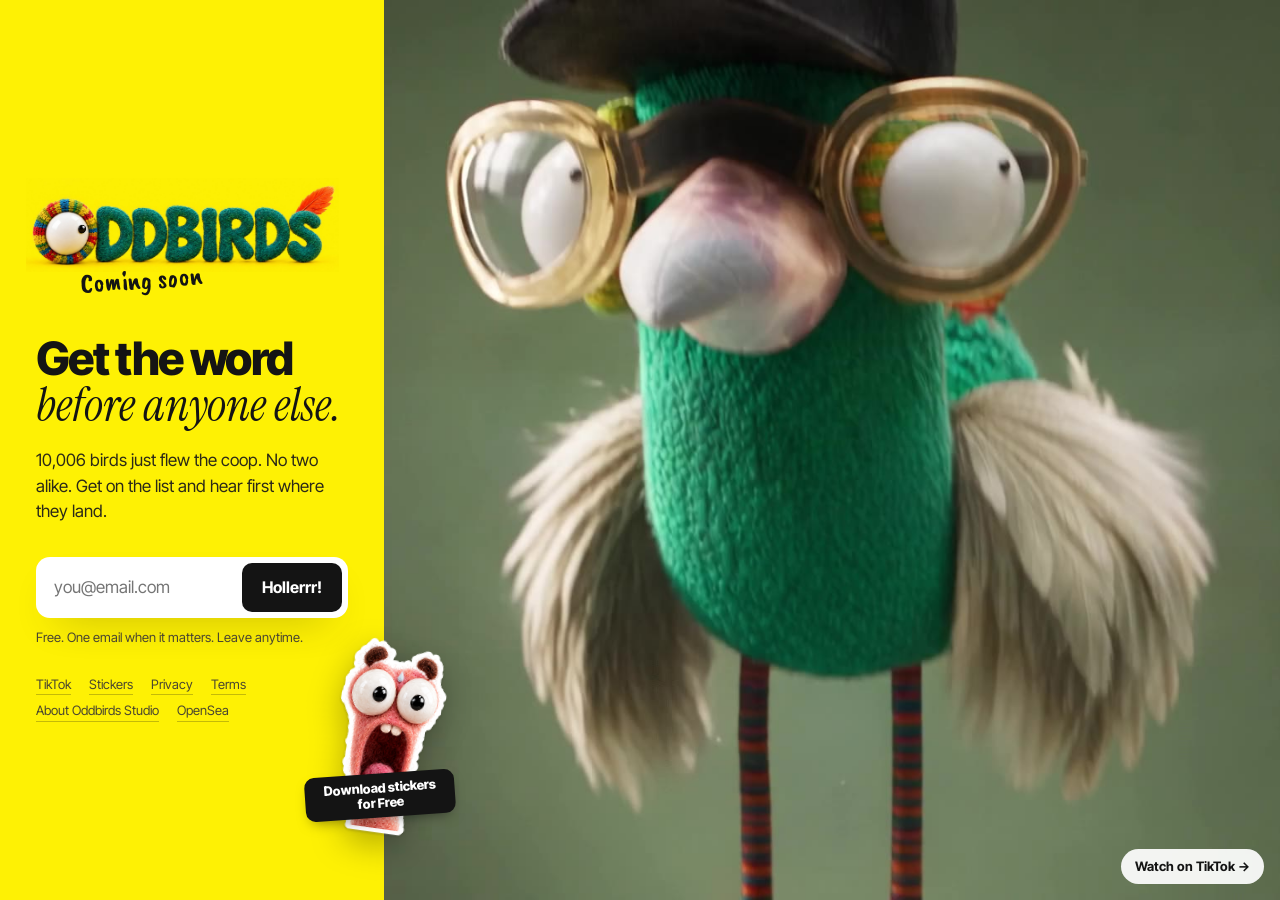
==== index.html @ c556ef92 "Phones: Watch on TikTok at the top of the film, the sticker on the right Co-Authored-By: Claude Opus" ====
<!doctype html>
<html lang="en">
<head>
<meta charset="utf-8">
<meta name="viewport" content="width=device-width,initial-scale=1,viewport-fit=cover">
<title>Oddbirds: get the word first</title>
<meta name="description" content="10,006 birds just flew the coop. No two alike. Get on the list.">
<meta property="og:title" content="Oddbirds: get the word first">
<meta property="og:description" content="10,006 birds just flew the coop. No two alike. Get on the list.">
<meta property="og:image" content="https://oddbirdstheshow.github.io/img/og.jpg">
<meta property="og:type" content="website">
<meta name="twitter:card" content="summary_large_image">
<meta name="theme-color" content="#FEF104">
<link rel="icon" href="icon.png">
<link rel="preconnect" href="https://fonts.googleapis.com">
<link rel="preconnect" href="https://fonts.gstatic.com" crossorigin>
<link href="https://fonts.googleapis.com/css2?family=Caveat+Brush&family=Instrument+Serif:ital@0;1&family=Inter+Tight:wght@400;500;700;800&display=swap" rel="stylesheet">
<style>
:root{
  --yellow:#FEF104;   /* matches the felt logo's backdrop */
  --ink:#141414;
  --teal:#1D6B61;
  --mute:#4a4630;
  --sans:"Inter Tight",system-ui,-apple-system,"Segoe UI",Roboto,sans-serif;
  --serif:"Instrument Serif",Georgia,serif;
  --hand:"Caveat Brush","Comic Sans MS",cursive;
}
*{box-sizing:border-box}
html,body{height:100%}
body{margin:0;background:var(--yellow);color:var(--ink);font:16px/1.5 var(--sans);-webkit-font-smoothing:antialiased}
img,video{display:block;max-width:100%}
a{color:inherit}
em{font-family:var(--serif);font-style:italic;font-weight:400;letter-spacing:0}

/* One screen: a narrow signup column on the left, the landscape film filling the rest.
   The column has a capped width, so a wider browser shows more of the film. */
.screen{height:100vh;height:100svh;display:grid;grid-template-columns:clamp(340px,30vw,440px) minmax(0,1fr)}
@media (min-height:540px){body{overflow:hidden}}

.panel{display:flex;flex-direction:column;justify-content:center;padding:clamp(24px,4vh,48px) clamp(24px,2.8vw,44px);position:relative;z-index:2}

/* A sticker slapped on the seam between the yellow and the film, linking to the stickers page */
.sticker{position:absolute;right:calc(-1 * clamp(52px,4.6vw,78px));bottom:clamp(18px,7vh,72px);width:clamp(96px,8.6vw,132px);text-decoration:none;transform:rotate(8deg);transition:transform .2s ease}
.sticker img{width:100%;height:auto;filter:drop-shadow(0 12px 16px rgba(0,0,0,.28))}
.sticker span{position:absolute;left:50%;bottom:10%;transform:translateX(-50%) rotate(-12deg);background:var(--ink);color:#fff;font-weight:800;font-size:13px;line-height:1.15;padding:7px 10px;border-radius:10px;text-align:center;width:max-content;max-width:150px;box-shadow:0 6px 14px -6px rgba(0,0,0,.5)}
.sticker:hover,.sticker:focus-visible{transform:rotate(2deg) scale(1.06)}
.inner{width:100%;margin:auto 0}
.logo{width:100%;height:auto;margin-left:-3%}
.soon{font-family:var(--hand);font-size:clamp(22px,3.2vh,30px);transform:rotate(-4deg);transform-origin:left;margin:-2px 0 clamp(18px,4vh,40px) 14%;line-height:1}
h1{font-size:clamp(32px,min(5.6vh,3.6vw),52px);font-weight:800;letter-spacing:-.035em;line-height:1;margin:0}
.sub{font-size:clamp(15px,1.9vh,17px);margin:clamp(12px,2.2vh,20px) 0 clamp(20px,3.6vh,32px);max-width:30em;color:#2b2918}

form{position:relative}
.field{display:flex;gap:8px;background:#fff;border-radius:14px;padding:6px;box-shadow:0 18px 40px -22px rgba(60,50,0,.45)}
.field input[type=email]{flex:1;min-width:0;font:inherit;font-size:17px;padding:12px 12px;border:0;background:transparent;color:var(--ink)}
.field input[type=email]:focus{outline:none}
.field:focus-within{box-shadow:0 0 0 2px var(--ink),0 18px 40px -22px rgba(60,50,0,.45)}
button{font:inherit;font-weight:700;font-size:16px;border:0;border-radius:10px;padding:12px 20px;background:var(--ink);color:#fff;cursor:pointer;white-space:nowrap;transition:background .12s ease}
button:hover{background:#000}
button:disabled{opacity:.6;cursor:wait}
.fine{font-size:13px;color:var(--mute);margin:10px 0 0}
.msg{display:none;margin-top:12px;font-size:15px;font-weight:500}
.msg.ok{display:block;color:var(--teal)}
.msg.err{display:block;color:#a33a10}
.done .field,.done .fine{display:none}
.done .msg.ok{font-size:clamp(18px,2.4vh,22px);margin-top:0;background:#fff;border-radius:14px;padding:16px 18px}
.hp{position:absolute;left:-9999px;width:1px;height:1px;overflow:hidden}

.links{display:flex;flex-wrap:wrap;gap:6px 18px;font-size:13px;color:var(--mute);margin-top:clamp(16px,3vh,28px)}
.links a{text-decoration:none;border-bottom:1px solid rgba(20,20,20,.25)}
.links a:hover{border-color:var(--ink)}
.minted{font-variant-numeric:tabular-nums;opacity:.7}

.film{position:relative;background:#2c3328;overflow:hidden}
.film video{width:100%;height:100%;object-fit:cover}
.film .watch{position:absolute;right:16px;bottom:16px;background:rgba(255,255,255,.92);color:var(--ink);text-decoration:none;font-size:13px;font-weight:700;padding:8px 14px;border-radius:999px}

/* Phones and narrow screens: film on top, panel below, still one screen */
@media (max-width:820px){
  .screen{grid-template-columns:minmax(0,1fr);grid-template-rows:minmax(0,1fr) auto}
  .film{order:-1}
  .panel{padding:18px 20px calc(16px + env(safe-area-inset-bottom))}
  .inner{margin:0;max-width:460px}
  .logo{width:min(250px,68%)}
  .soon{font-size:22px;margin:-4px 0 12px 12%}
  h1{font-size:clamp(30px,8.6vw,40px)}
  .sub{font-size:15px;margin:8px 0 14px}
  .field input[type=email]{font-size:16px;padding:10px}
  button{padding:10px 16px;font-size:15px}
  .fine{display:none}
  .links{margin-top:12px;font-size:12px}
  .film .watch{right:12px;bottom:auto;top:calc(12px + env(safe-area-inset-top));font-size:12px;padding:6px 12px}
  .sticker{right:14px;left:auto;bottom:auto;top:-118px;width:76px;transform:rotate(8deg)}
  .sticker span{font-size:11px;padding:5px 8px;max-width:120px;left:auto;right:calc(100% + 2px);bottom:38%;transform:rotate(-6deg)}
}
@media (max-width:820px) and (max-height:700px){
  .soon{display:none}
  .logo{margin-bottom:10px}
  .sub{display:none}
  h1{margin-bottom:12px}
}
@media (prefers-reduced-motion:reduce){button,.sticker{transition:none}}
</style>
</head>
<body>
<main class="screen">
  <section class="panel">
    <div class="inner">
      <img class="logo" src="img/logo-felt.jpg" alt="Oddbirds" width="1400" height="422">
      <p class="soon" aria-hidden="true">Coming soon</p>

      <h1>Get the word <em>before anyone else.</em></h1>
      <p class="sub">10,006 birds just flew the coop. No two alike. Get on the list and hear first where they land.</p>

      <form class="waitlist" novalidate>
        <label class="hp" aria-hidden="true">Leave this empty <input type="text" name="website" tabindex="-1" autocomplete="off"></label>
        <div class="field">
          <input type="email" name="email_address" placeholder="you@email.com" autocomplete="email" required aria-label="Email address">
          <button type="submit">Hollerrr!</button>
        </div>
        <p class="fine">Free. One email when it matters. Leave anytime.</p>
        <div class="msg" role="status" aria-live="polite"></div>
      </form>

      <nav class="links" aria-label="More">
        <a href="https://www.tiktok.com/@oddbirds_theshow">TikTok</a>
        <a href="stickers/">Stickers</a>
        <a href="privacy.html">Privacy</a>
        <a href="terms.html">Terms</a>
        <a href="terms.html" title="Oddbirds Studio is our internal tool for sending our own films to our own TikTok drafts. It isn't offered to other users.">About Oddbirds Studio</a>
        <a href="https://opensea.io/collection/oddbirds">OpenSea</a>
        <span class="minted" id="minted" hidden></span>
      </nav>
    </div>
    <a class="sticker" href="stickers/"><img src="img/sticker-norm.png" alt="" width="211" height="380"><span>Download stickers for Free</span></a>
  </section>

  <section class="film" aria-label="Cuckoo Clock Bird, the first Oddbirds film">
    <video poster="img/cuckoo-clock-poster-1080.jpg" autoplay muted loop playsinline preload="auto" aria-label="A felt bird in goggles bursts out of a cuckoo clock and lands on a yarn tree">
      <source src="img/cuckoo-clock-tall.mp4" type="video/mp4" media="(max-width: 820px)">
      <source src="img/cuckoo-clock-1080.mp4" type="video/mp4">
    </video>
    <a class="watch" href="https://www.tiktok.com/@oddbirds_theshow">Watch on TikTok →</a>
  </section>
</main>

<script>
// Tiny "minted / total" in the footer. count.json is refreshed from the contract every
// 30 minutes by the "Update mint count" workflow; nothing shows if it can't load.
fetch("https://raw.githubusercontent.com/oddbirdstheshow/oddbirdstheshow.github.io/data/count.json", { cache: "no-store" })
  .then(r => r.ok ? r.json() : null)
  .then(d => {
    if (!d || !Number.isFinite(d.minted) || !Number.isFinite(d.supply)) return;
    const el = document.getElementById("minted");
    el.textContent = `${d.minted.toLocaleString("en-US")} / ${d.supply.toLocaleString("en-US")}`;
    el.hidden = false;
  })
  .catch(() => {});

// Phones play the tall cut, so give them the tall poster too.
if (matchMedia("(max-width: 820px)").matches) document.querySelector(".film video").poster = "img/cuckoo-clock-tall-poster.jpg";

/*
  Waitlist hookup: the Oddbirds Kit account (separate from Blacksmith).
  KIT_FORM_ID is the number in the Kit form's URL (app.kit.com/forms/<number>/...).
  It's public by design; the Kit API key is not and never goes here.
*/
const KIT_FORM_ID = "10149386";
const WAITLIST_ENDPOINT = KIT_FORM_ID ? `https://app.kit.com/forms/${KIT_FORM_ID}/subscriptions` : "";

document.querySelectorAll("form.waitlist").forEach(form => {
  const msg = form.querySelector(".msg");
  const btn = form.querySelector("button");
  const label = btn.textContent;
  const show = (text, ok) => { msg.textContent = text; msg.className = "msg " + (ok ? "ok" : "err"); };

  form.addEventListener("submit", async e => {
    e.preventDefault();
    if (form.website.value) return;                       // bot trap
    const email = form.email_address.value.trim();
    if (!/^[^\s@]+@[^\s@]+\.[^\s@]+$/.test(email)) { show("That email doesn't look quite right.", false); form.email_address.focus(); return; }
    if (!WAITLIST_ENDPOINT) { show("The waitlist opens very soon. Check back in a day or two!", false); return; }

    btn.disabled = true; btn.textContent = "Saving…";
    try {
      const res = await fetch(WAITLIST_ENDPOINT, { method: "POST", body: new URLSearchParams({ email_address: email }), headers: { "Accept": "application/json" } });
      const data = await res.json().catch(() => ({}));
      if (!res.ok || (data.status && data.status !== "success")) throw new Error(res.status);
      form.classList.add("done");
      show("Nearly there. Confirm in your inbox and you're on the list.", true);
    } catch (err) {
      btn.disabled = false; btn.textContent = label;
      show("Something went wrong on our end. Please try again in a minute.", false);
    }
  });
});
</script>
</body>
</html>
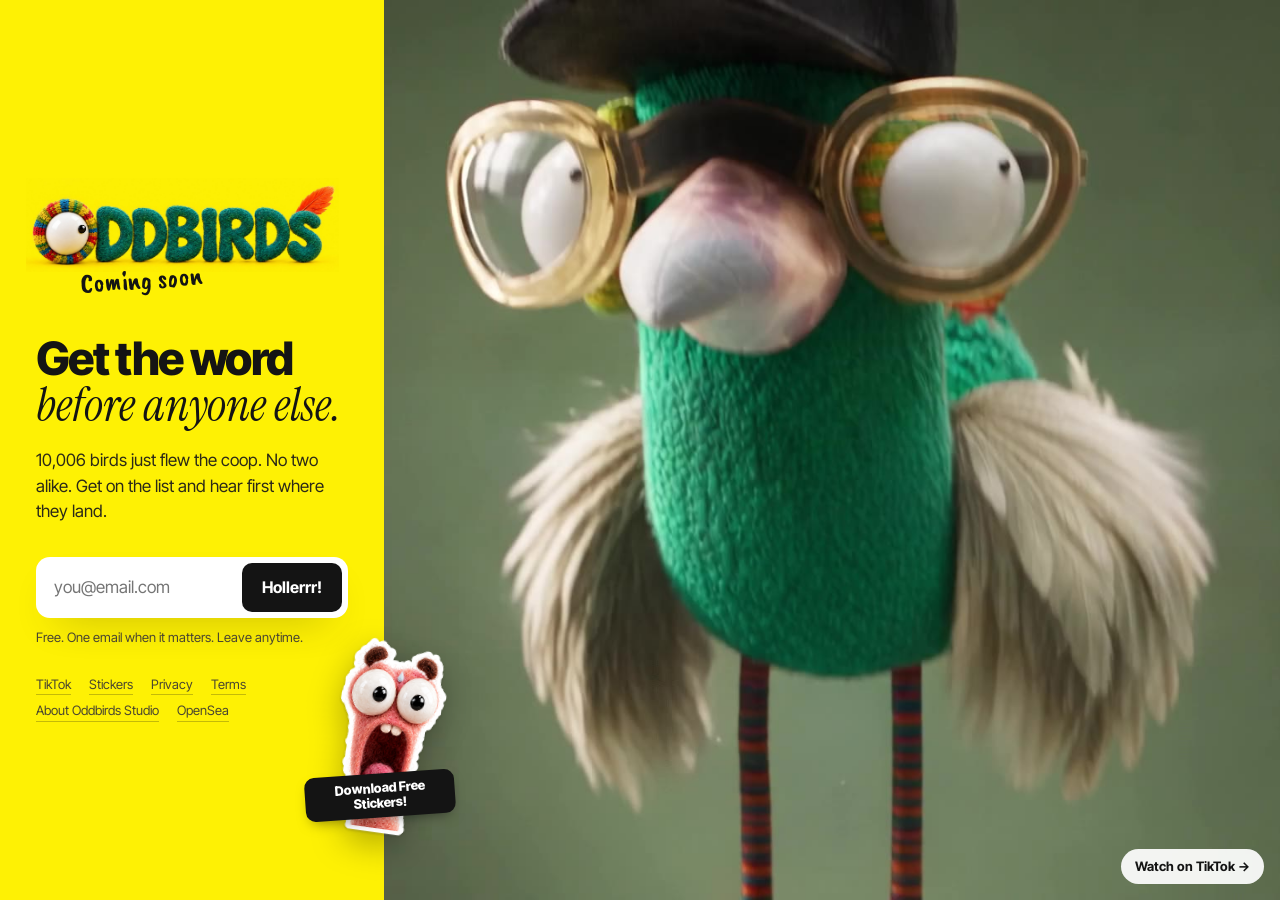
==== commit 1b032db8: "Sticker label: Download Free Stickers! Co-Authored-By: Claude Opus 5.5 <noreply@anthropic.com> Claud" ====
--- a/index.html
+++ b/index.html
@@ -91,7 +91,7 @@
   .links{margin-top:12px;font-size:12px}
   .film .watch{right:12px;bottom:auto;top:calc(12px + env(safe-area-inset-top));font-size:12px;padding:6px 12px}
   .sticker{right:14px;left:auto;bottom:auto;top:-118px;width:76px;transform:rotate(8deg)}
-  .sticker span{font-size:11px;padding:5px 8px;max-width:120px;left:auto;right:calc(100% + 2px);bottom:38%;transform:rotate(-6deg)}
+  .sticker span{font-size:11px;padding:5px 8px;max-width:120px;left:50%;right:auto;bottom:-1%;transform:translateX(-50%) rotate(-8deg)}
 }
 @media (max-width:820px) and (max-height:700px){
   .soon{display:none}
@@ -132,7 +132,7 @@
         <span class="minted" id="minted" hidden></span>
       </nav>
     </div>
-    <a class="sticker" href="stickers/"><img src="img/sticker-norm.png" alt="" width="211" height="380"><span>Download stickers for Free</span></a>
+    <a class="sticker" href="stickers/"><img src="img/sticker-norm.png" alt="" width="211" height="380"><span>Download Free Stickers!</span></a>
   </section>
 
   <section class="film" aria-label="Cuckoo Clock Bird, the first Oddbirds film">
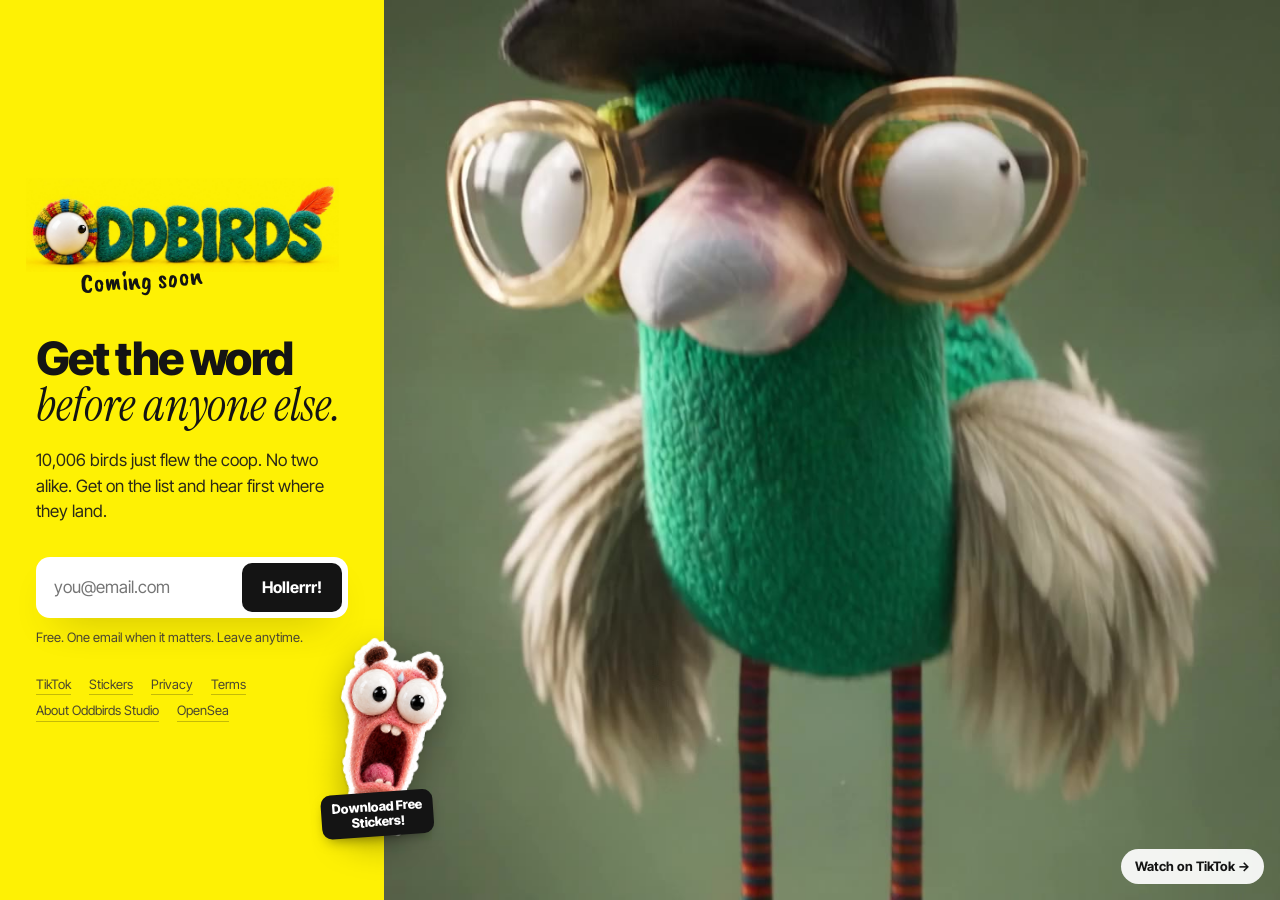
==== commit f3578264: "Stickers: iPhone and Android instructions; home label lower and narrower Co-Authored-By: Claude Opus" ====
--- a/index.html
+++ b/index.html
@@ -42,7 +42,7 @@
 /* A sticker slapped on the seam between the yellow and the film, linking to the stickers page */
 .sticker{position:absolute;right:calc(-1 * clamp(52px,4.6vw,78px));bottom:clamp(18px,7vh,72px);width:clamp(96px,8.6vw,132px);text-decoration:none;transform:rotate(8deg);transition:transform .2s ease}
 .sticker img{width:100%;height:auto;filter:drop-shadow(0 12px 16px rgba(0,0,0,.28))}
-.sticker span{position:absolute;left:50%;bottom:10%;transform:translateX(-50%) rotate(-12deg);background:var(--ink);color:#fff;font-weight:800;font-size:13px;line-height:1.15;padding:7px 10px;border-radius:10px;text-align:center;width:max-content;max-width:150px;box-shadow:0 6px 14px -6px rgba(0,0,0,.5)}
+.sticker span{position:absolute;left:50%;bottom:0;transform:translateX(-50%) rotate(-12deg);background:var(--ink);color:#fff;font-weight:800;font-size:13px;line-height:1.15;padding:7px 10px;border-radius:10px;text-align:center;width:max-content;max-width:112px;box-shadow:0 6px 14px -6px rgba(0,0,0,.5)}
 .sticker:hover,.sticker:focus-visible{transform:rotate(2deg) scale(1.06)}
 .inner{width:100%;margin:auto 0}
 .logo{width:100%;height:auto;margin-left:-3%}
@@ -91,7 +91,7 @@
   .links{margin-top:12px;font-size:12px}
   .film .watch{right:12px;bottom:auto;top:calc(12px + env(safe-area-inset-top));font-size:12px;padding:6px 12px}
   .sticker{right:14px;left:auto;bottom:auto;top:-118px;width:76px;transform:rotate(8deg)}
-  .sticker span{font-size:11px;padding:5px 8px;max-width:120px;left:50%;right:auto;bottom:-1%;transform:translateX(-50%) rotate(-8deg)}
+  .sticker span{font-size:11px;padding:5px 7px;max-width:86px;left:50%;right:auto;bottom:-11%;transform:translateX(-50%) rotate(-8deg)}
 }
 @media (max-width:820px) and (max-height:700px){
   .soon{display:none}
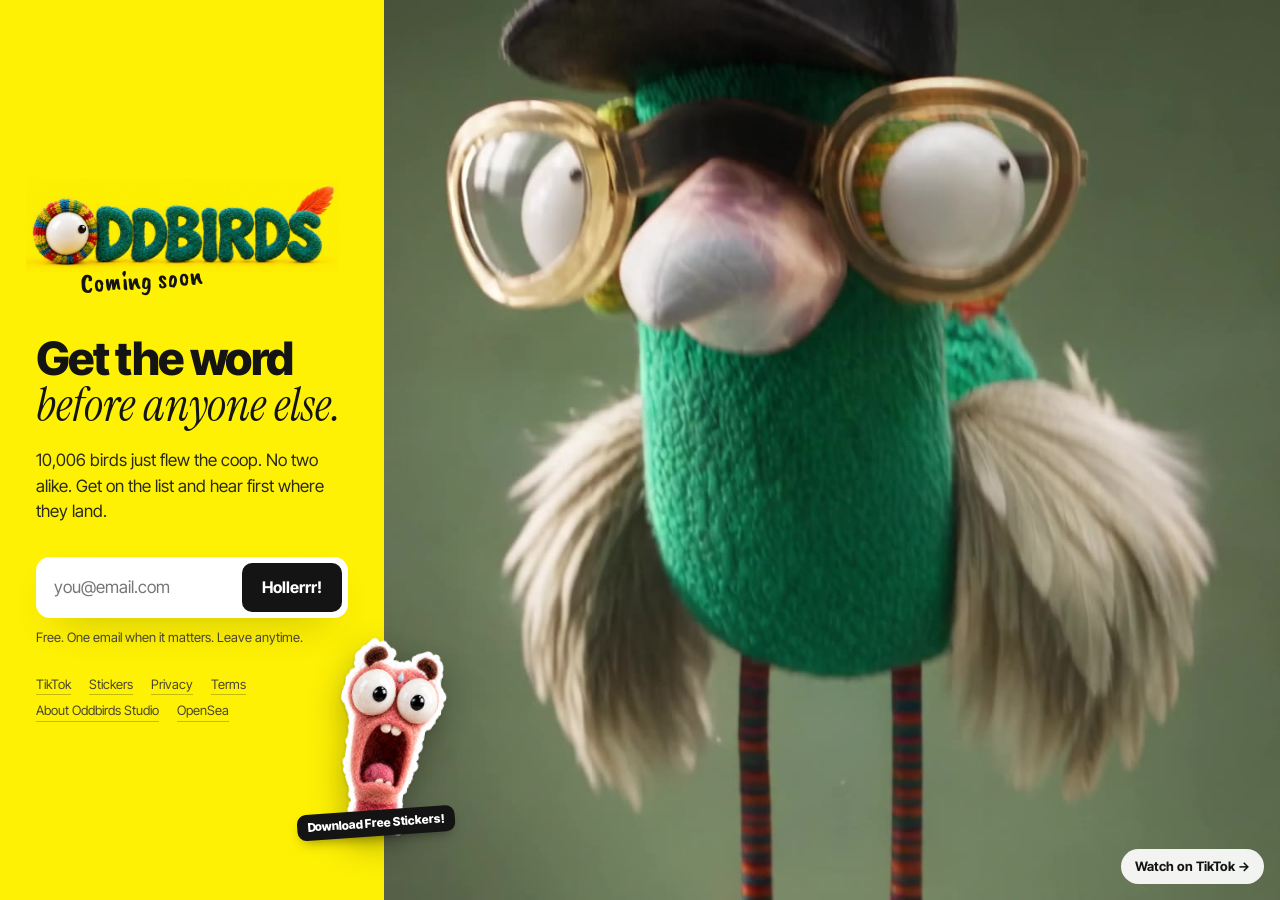
==== commit 9b7ac4bd: "Sticker label: smaller, one line, lower Co-Authored-By: Claude Opus 5.5 <noreply@anthropic.com> Clau" ====
--- a/index.html
+++ b/index.html
@@ -42,7 +42,7 @@
 /* A sticker slapped on the seam between the yellow and the film, linking to the stickers page */
 .sticker{position:absolute;right:calc(-1 * clamp(52px,4.6vw,78px));bottom:clamp(18px,7vh,72px);width:clamp(96px,8.6vw,132px);text-decoration:none;transform:rotate(8deg);transition:transform .2s ease}
 .sticker img{width:100%;height:auto;filter:drop-shadow(0 12px 16px rgba(0,0,0,.28))}
-.sticker span{position:absolute;left:50%;bottom:0;transform:translateX(-50%) rotate(-12deg);background:var(--ink);color:#fff;font-weight:800;font-size:13px;line-height:1.15;padding:7px 10px;border-radius:10px;text-align:center;width:max-content;max-width:112px;box-shadow:0 6px 14px -6px rgba(0,0,0,.5)}
+.sticker span{position:absolute;left:50%;bottom:0;transform:translateX(-50%) rotate(-12deg);background:var(--ink);color:#fff;font-weight:800;font-size:12px;line-height:1.15;padding:6px 10px;border-radius:9px;text-align:center;width:max-content;white-space:nowrap;box-shadow:0 6px 14px -6px rgba(0,0,0,.5)}
 .sticker:hover,.sticker:focus-visible{transform:rotate(2deg) scale(1.06)}
 .inner{width:100%;margin:auto 0}
 .logo{width:100%;height:auto;margin-left:-3%}
@@ -91,7 +91,7 @@
   .links{margin-top:12px;font-size:12px}
   .film .watch{right:12px;bottom:auto;top:calc(12px + env(safe-area-inset-top));font-size:12px;padding:6px 12px}
   .sticker{right:14px;left:auto;bottom:auto;top:-118px;width:76px;transform:rotate(8deg)}
-  .sticker span{font-size:11px;padding:5px 7px;max-width:86px;left:50%;right:auto;bottom:-11%;transform:translateX(-50%) rotate(-8deg)}
+  .sticker span{font-size:9.5px;padding:4px 7px;max-width:none;white-space:nowrap;left:auto;right:-6px;bottom:-14%;transform:rotate(-8deg);border-radius:7px}
 }
 @media (max-width:820px) and (max-height:700px){
   .soon{display:none}
@@ -99,6 +99,7 @@
   .sub{display:none}
   h1{margin-bottom:12px}
 }
+@media (max-width:360px){.sticker span{bottom:-3%}}
 @media (prefers-reduced-motion:reduce){button,.sticker{transition:none}}
 </style>
 </head>
